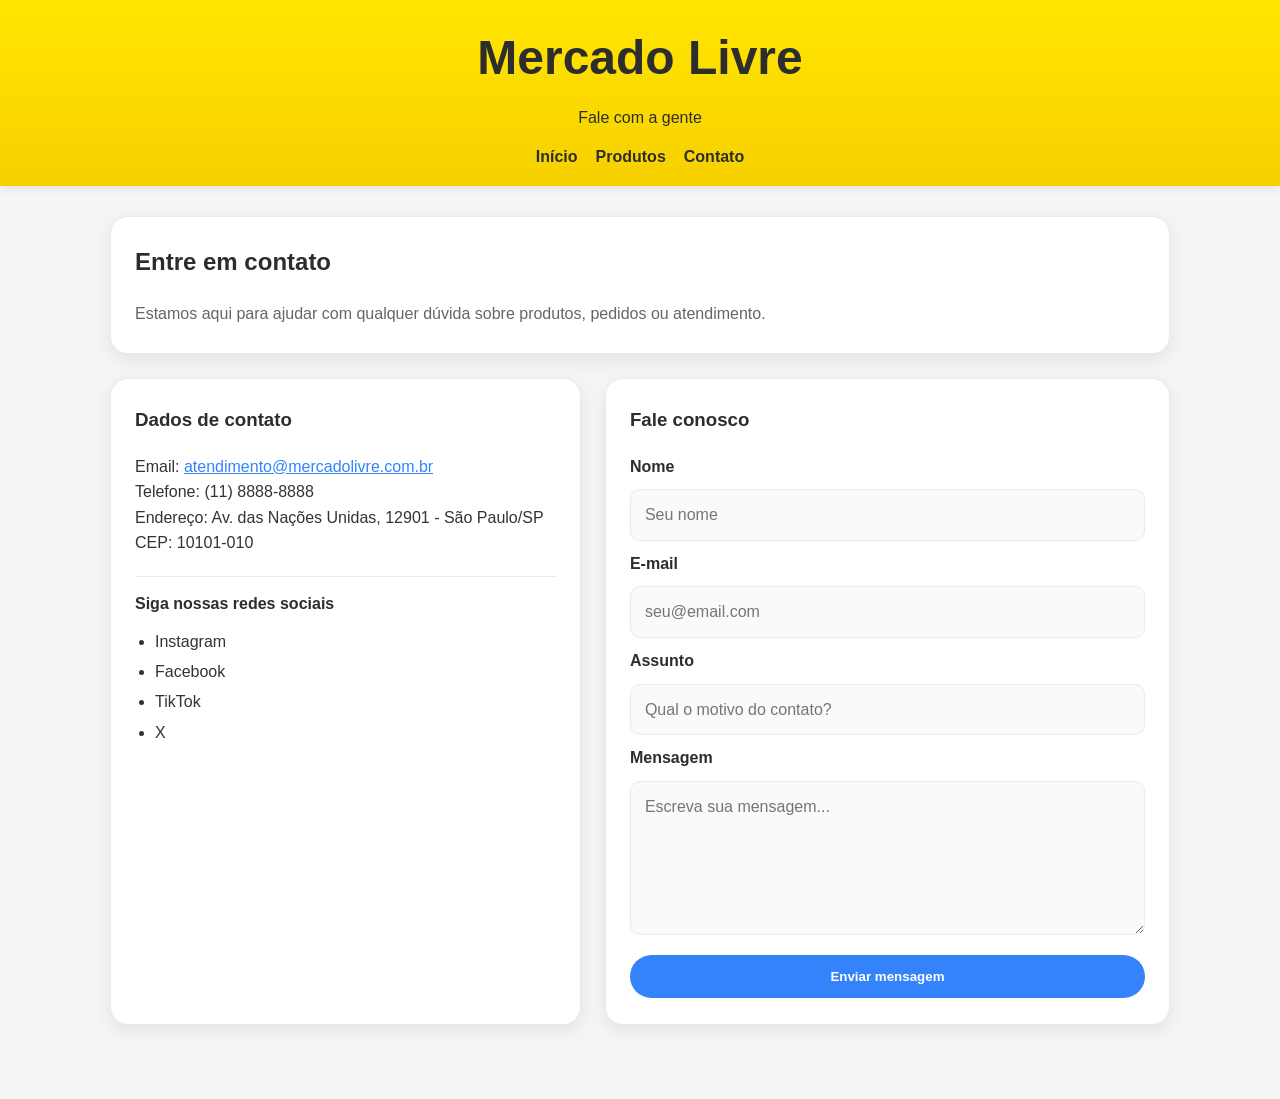
==== contato.html @ 229fcd5b "Initial commit" ====
<!DOCTYPE html>
<html lang="pt-BR">
<head>
    <meta charset="UTF-8">
    <meta name="viewport" content="width=device-width, initial-scale=1.0">
    <title>Mercado Livre | Contato</title>
    <link rel="stylesheet" href="style.css">
</head>
<body>
    <header class="site-header">
        <div class="container header-inner">
            <h1>Mercado Livre</h1>
            <p>Fale com a gente</p>

            <nav aria-label="Navegação principal" class="main-nav">
                <a href="index.html">Início</a>
                <a href="produtos.html">Produtos</a>
                <a href="contato.html">Contato</a>
            </nav>
        </div>
    </header>

    <main class="container main-content">
        <section class="catalog-header contact-hero" aria-labelledby="titulo-contato">
            <h2 id="titulo-contato">Entre em contato</h2>
            <p>Estamos aqui para ajudar com qualquer dúvida sobre produtos, pedidos ou atendimento.</p>
        </section>

        <div class="contact-layout">
            <section class="category-card contact-card" aria-labelledby="dados-contato">
                <h3 id="dados-contato">Dados de contato</h3>
                <address class="address-box">
                    <p>
                        Email: <a href="mailto:atendimento@mercadolivre.com.br">atendimento@mercadolivre.com.br</a><br>
                        Telefone: (11) 8888-8888<br>
                        Endereço: Av. das Nações Unidas, 12901 - São Paulo/SP<br>
                        CEP: 10101-010
                    </p>
                </address>

                <div class="social-box">
                    <h4>Siga nossas redes sociais</h4>
                    <ul>
                        <li>Instagram</li>
                        <li>Facebook</li>
                        <li>TikTok</li>
                        <li>X</li>
                    </ul>
                </div>
            </section>

            <section class="category-card form-card" aria-labelledby="formulario-contato">
                <h3 id="formulario-contato">Fale conosco</h3>

                <form class="contact-form" id="contactForm">
                    <label for="nome">Nome</label>
                    <input id="nome" type="text" name="nome" placeholder="Seu nome">

                    <label for="email">E-mail</label>
                    <input id="email" type="email" name="email" placeholder="seu@email.com">

                    <label for="assunto">Assunto</label>
                    <input id="assunto" type="text" name="assunto" placeholder="Qual o motivo do contato?">

                    <label for="mensagem">Mensagem</label>
                    <textarea id="mensagem" name="mensagem" rows="5" placeholder="Escreva sua mensagem..."></textarea>

                    <button type="submit">Enviar mensagem</button>
                    <p id="formStatus" class="form-status" aria-live="polite"></p>
                </form>
            </section>
        </div>
    </main>

    <script>
        const contactForm = document.getElementById('contactForm');
        const formStatus = document.getElementById('formStatus');

        contactForm.addEventListener('submit', function (event) {
            event.preventDefault();

            const nome = document.getElementById('nome').value.trim();
            const email = document.getElementById('email').value.trim();

            if (!nome || !email) {
                formStatus.textContent = 'Preencha seu nome e e-mail antes de enviar.';
                formStatus.classList.add('error');
                formStatus.classList.remove('success');
                return;
            }

            formStatus.textContent = `Obrigado, ${nome}! Sua mensagem foi enviada com sucesso.`;
            formStatus.classList.add('success');
            formStatus.classList.remove('error');
            contactForm.reset();
        });
    </script>
</body>
</html>
---- style.css ----
:root {
    --yellow: #ffe600;
    --yellow-dark: #f7d000;
    --blue: #3483fa;
    --dark: #2d2d2d;
    --text: #333333;
    --muted: #666666;
    --bg: #f5f5f5;
    --card: #ffffff;
    --border: #eaeaea;
    --shadow: rgba(0, 0, 0, 0.08);
}

* {
    box-sizing: border-box;
}

body {
    margin: 0;
    font-family: Arial, Helvetica, sans-serif;
    background: var(--bg);
    color: var(--text);
    line-height: 1.6;
}

img {
    max-width: 100%;
    display: block;
}

.container {
    max-width: 1100px;
    margin: 0 auto;
    padding: 0 20px;
}

.site-header {
    background: linear-gradient(180deg, var(--yellow), var(--yellow-dark));
    padding: 20px 0 16px;
    box-shadow: 0 2px 10px var(--shadow);
}

.header-inner {
    display: flex;
    flex-direction: column;
    align-items: center;
    justify-content: center;
    text-align: center;
}

.site-header h1 {
    margin: 0;
    font-size: clamp(2rem, 4vw, 3rem);
    color: var(--dark);
}

.site-header p {
    margin: 8px 0 14px;
    font-size: 1rem;
    color: var(--dark);
}

.main-nav,
.category-nav {
    display: flex;
    justify-content: center;
    flex-wrap: wrap;
    gap: 18px;
}

.main-nav a,
.category-nav a,
.back-link {
    text-decoration: none;
    color: var(--dark);
    font-weight: 700;
    transition: color 0.2s ease;
}

.main-nav a:hover,
.category-nav a:hover,
.back-link:hover {
    color: var(--blue);
}

.main-content {
    padding-top: 30px;
    padding-bottom: 50px;
}

.hero,
.catalog-header,
.category-card,
.product-card {
    background: var(--card);
    border: 1px solid var(--border);
    border-radius: 18px;
    box-shadow: 0 6px 18px var(--shadow);
}

.hero {
    background: linear-gradient(135deg, #ffffff 0%, #eef7ff 100%);
    padding: 36px 28px;
    margin-bottom: 26px;
    border-radius: 22px;
}

.hero-copy {
    max-width: 600px;
}

.badge {
    display: inline-block;
    background: #dff4ff;
    color: var(--blue);
    font-size: 0.78rem;
    font-weight: 700;
    border-radius: 999px;
    padding: 8px 12px;
    margin-bottom: 12px;
}

.hero h2,
.catalog-header h2,
.category-card h3,
.highlight-section h2 {
    margin-top: 0;
    color: var(--dark);
}

.hero h2 {
    font-size: clamp(2rem, 3vw, 3rem);
    margin-bottom: 12px;
}

.hero p {
    font-size: 1.05rem;
    margin-bottom: 20px;
    color: var(--muted);
}

.cta-button {
    display: inline-block;
    background: var(--blue);
    color: #fff;
    text-decoration: none;
    padding: 12px 22px;
    border-radius: 999px;
    font-weight: 700;
    transition: transform 0.2s ease;
}

.cta-button:hover {
    transform: translateY(-1px);
}

.highlight-section {
    margin-top: 18px;
}

.section-title-row {
    margin-bottom: 18px;
}

.products-grid {
    display: grid;
    grid-template-columns: repeat(auto-fit, minmax(260px, 1fr));
    gap: 22px;
}

.product-card {
    padding: 18px;
}

.product-card figure {
    margin: 0 0 14px;
    padding: 10px;
    border-radius: 14px;
    background: #fafafa;
    border: 1px solid var(--border);
}

.product-card figcaption {
    margin-top: 10px;
    font-size: 1.1rem;
    font-weight: 700;
    color: var(--dark);
    text-align: center;
}

.product-card p {
    margin: 12px 0;
    color: var(--muted);
}

.price-tag {
    display: inline-block;
    background: #e7f7eb;
    color: #0a7d3d;
    font-weight: 700;
    padding: 8px 12px;
    border-radius: 999px;
}

.catalog-header,
.category-card {
    padding: 26px 24px;
    margin-bottom: 24px;
}

.category-tag {
    display: inline-block;
    background: #fff0b3;
    color: #8b6500;
    padding: 6px 12px;
    border-radius: 999px;
    font-weight: 700;
    margin-bottom: 10px;
}

.address-box {
    font-style: normal;
}

.contact-hero p {
    margin: 0;
    color: var(--muted);
}

.contact-layout {
    display: grid;
    grid-template-columns: 1fr 1.2fr;
    gap: 24px;
}

.contact-card p,
.contact-card li {
    color: var(--text);
}

.contact-card a {
    color: var(--blue);
}

.social-box {
    margin-top: 20px;
    padding-top: 14px;
    border-top: 1px solid var(--border);
}

.social-box h4 {
    margin: 0 0 10px;
    color: var(--dark);
}

.social-box ul {
    margin: 0;
    padding-left: 20px;
    line-height: 1.9;
}

.form-card form {
    display: flex;
    flex-direction: column;
    gap: 10px;
}

.form-card label {
    font-weight: 700;
    color: var(--dark);
}

.form-card input,
.form-card textarea {
    width: 100%;
    padding: 12px 14px;
    border: 1px solid var(--border);
    border-radius: 10px;
    font: inherit;
    background: #fafafa;
}

.form-card textarea {
    resize: vertical;
    min-height: 120px;
}

.form-card button {
    margin-top: 10px;
    padding: 14px 18px;
    border: none;
    border-radius: 999px;
    background: var(--blue);
    color: #fff;
    font-weight: 700;
    cursor: pointer;
}

.form-card button:hover {
    filter: brightness(1.05);
}

.form-status {
    margin: 12px 0 0;
    font-size: 0.95rem;
    font-weight: 700;
    min-height: 22px;
    display: none;
}

.form-status.success {
    display: block;
    color: #0a7d3d;
    background: #e7f7eb;
    padding: 10px 12px;
    border-radius: 8px;
}

.form-status.error {
    display: block;
    color: #b42318;
    background: #fee4e2;
    padding: 10px 12px;
    border-radius: 8px;
}

@media (max-width: 800px) {
    .contact-layout {
        grid-template-columns: 1fr;
    }
}

@media (max-width: 600px) {
    .main-nav,
    .category-nav {
        gap: 10px 14px;
    }

    .hero,
    .catalog-header,
    .category-card,
    .product-card {
        padding-left: 16px;
        padding-right: 16px;
    }
}
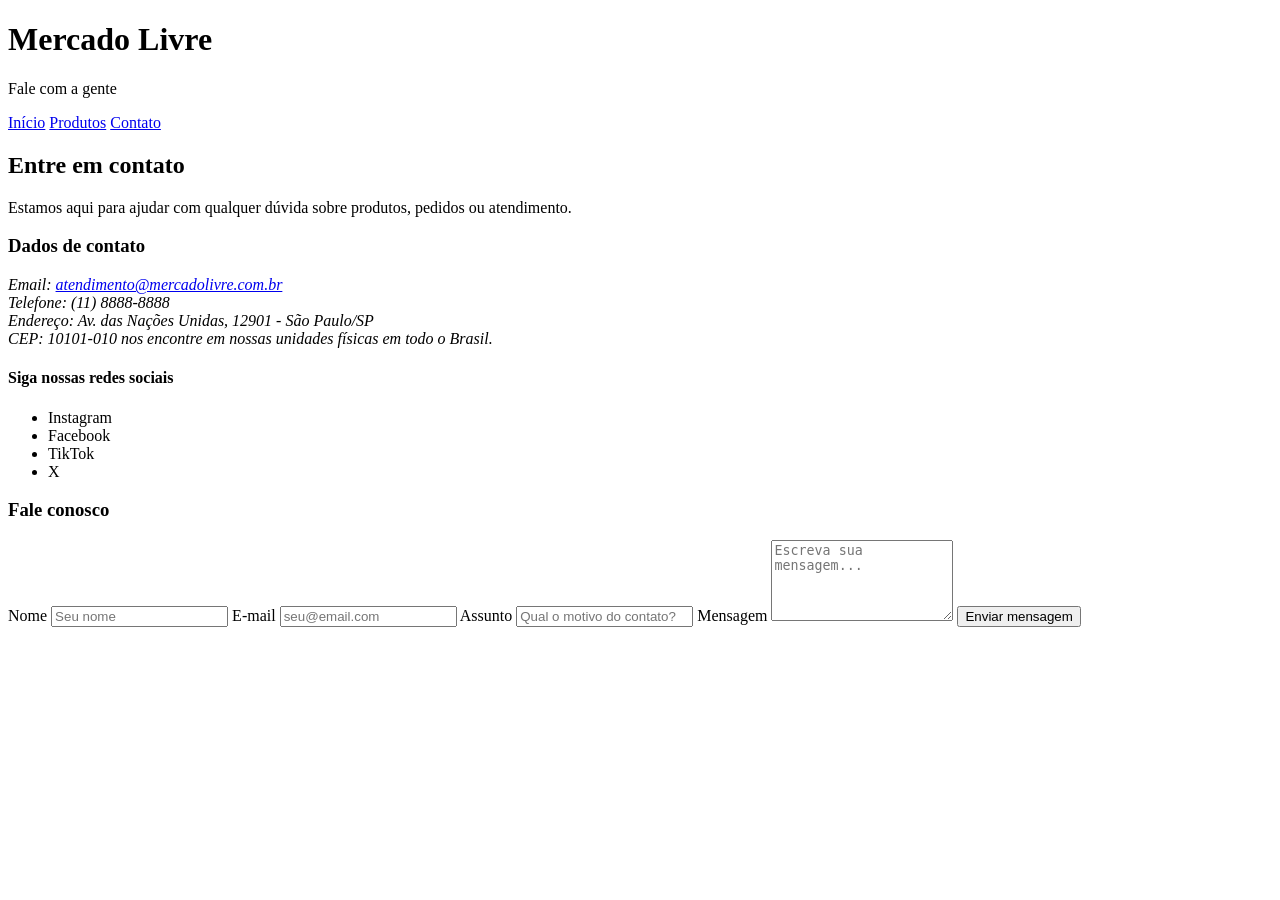
==== commit 443a959d: "Atualização" ====
--- a/contato.html
+++ b/contato.html
@@ -35,6 +35,7 @@
                         Telefone: (11) 8888-8888<br>
                         Endereço: Av. das Nações Unidas, 12901 - São Paulo/SP<br>
                         CEP: 10101-010
+                        nos encontre em nossas unidades físicas em todo o Brasil.
                     </p>
                 </address>
 
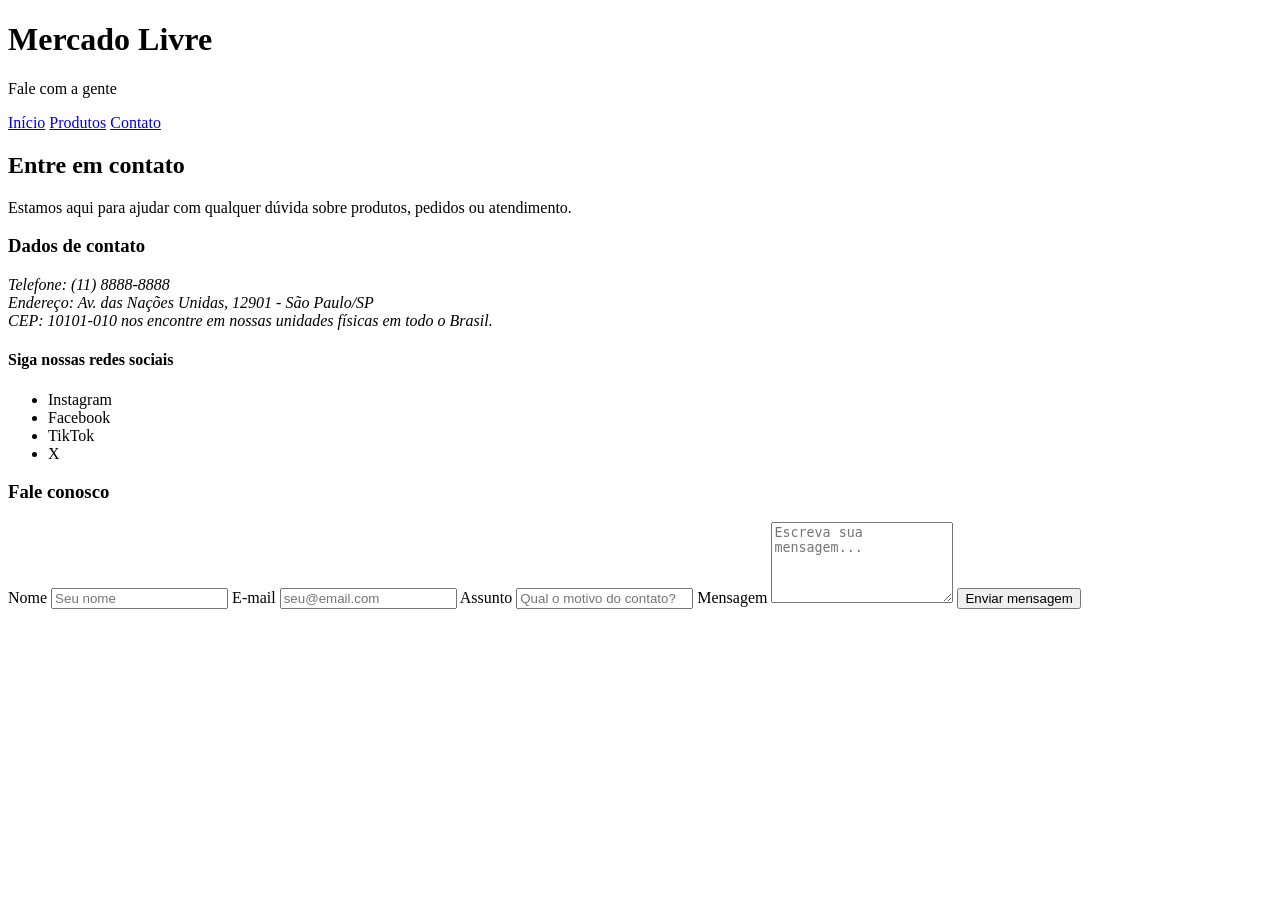
==== commit 36273b72: "alteração de texto" ====
--- a/contato.html
+++ b/contato.html
@@ -31,7 +31,6 @@
                 <h3 id="dados-contato">Dados de contato</h3>
                 <address class="address-box">
                     <p>
-                        Email: <a href="mailto:atendimento@mercadolivre.com.br">atendimento@mercadolivre.com.br</a><br>
                         Telefone: (11) 8888-8888<br>
                         Endereço: Av. das Nações Unidas, 12901 - São Paulo/SP<br>
                         CEP: 10101-010
